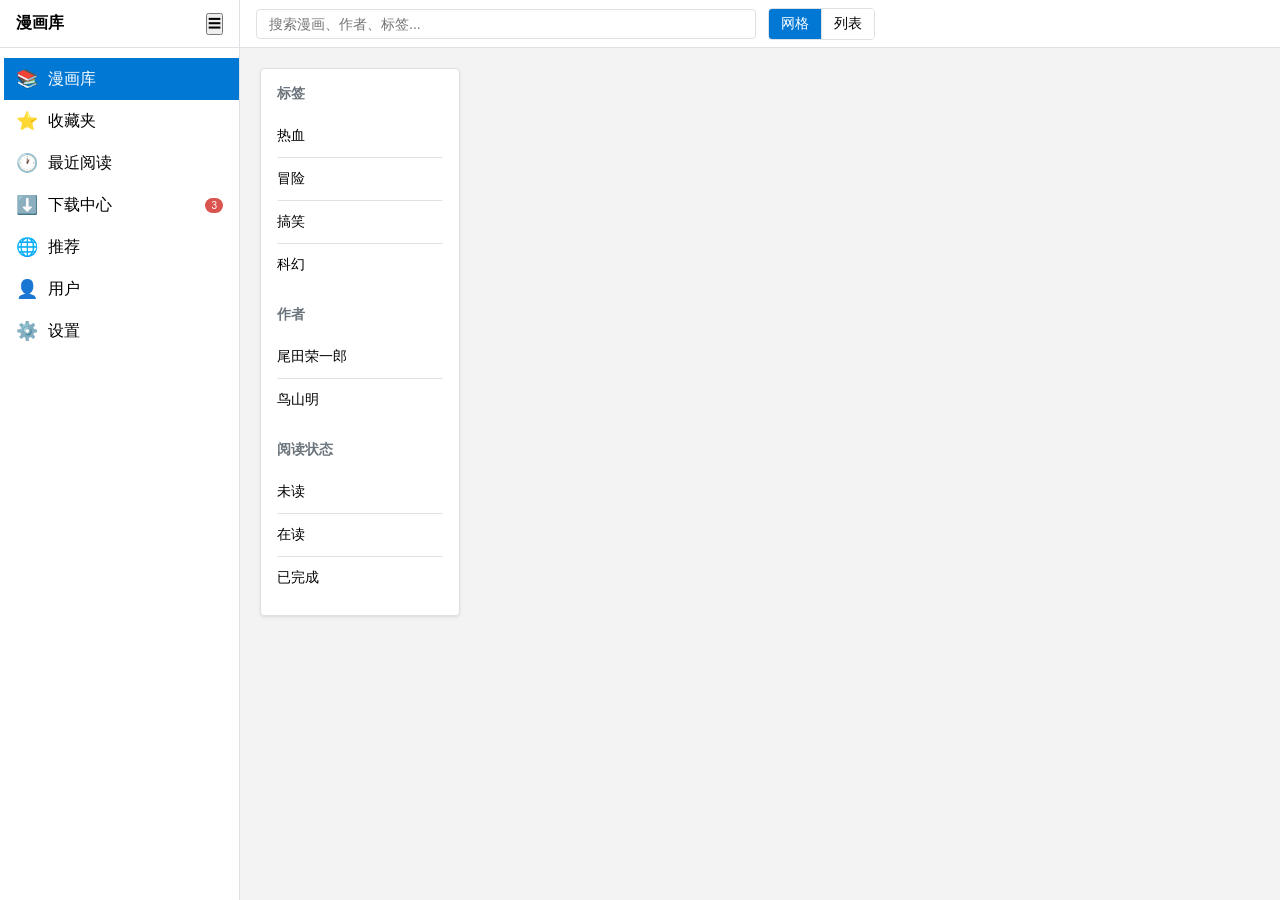
==== ui/index.html @ b70b49e7 "实现了前端的设计和测试用后端" ====
<!DOCTYPE html>
<html lang="zh-CN">
<head>
    <meta charset="UTF-8">
    <meta name="viewport" content="width=device-width, initial-scale=1.0">
    <title>个人数字漫画库</title>
    <link rel="stylesheet" href="style.css">
</head>
<body>

    <div class="app-container">
        <!-- 左侧导航栏 -->
        <aside class="sidebar" id="sidebar">
            <div class="sidebar-header">
                <span>漫画库</span>
                <button id="sidebar-toggle-btn">☰</button>
            </div>
            <nav class="nav-menu">
                <div class="nav-item active" data-view="library-view">
                    <span class="icon">📚</span>
                    <span class="text">漫画库</span>
                </div>
                <div class="nav-item" data-view="favorites-view">
                    <span class="icon">⭐</span>
                    <span class="text">收藏夹</span>
                </div>
                <div class="nav-item" data-view="recent-view">
                    <span class="icon">🕐</span>
                    <span class="text">最近阅读</span>
                </div>
                <div class="nav-item" data-view="download-view">
                    <span class="icon">⬇️</span>
                    <span class="text">下载中心</span>
                    <span class="nav-badge">3</span>
                </div>
                <div class="nav-item" data-view="recommend-view">
                    <span class="icon">🌐</span>
                    <span class="text">推荐</span>
                </div>
                <div class="nav-item" data-view="user-view">
                    <span class="icon">👤</span>
                    <span class="text">用户</span>
                </div>
                <div class="nav-item" data-view="settings-view">
                    <span class="icon">⚙️</span>
                    <span class="text">设置</span>
                </div>
            </nav>
        </aside>

        <!-- 右侧主内容区 -->
        <main class="main-content">
            <!-- 顶部栏 -->
            <header class="main-header">
                <div class="search-box">
                    <input type="text" id="search-input" placeholder="搜索漫画、作者、标签...">
                </div>
                <div class="view-toggle" id="view-toggle">
                    <button class="active" data-view-mode="grid">网格</button>
                    <button data-view-mode="list">列表</button>
                </div>
            </header>

            <!-- 内容区 -->
            <div class="content-area">
                <!-- 漫画库视图 -->
                <div class="view library-view active" id="library-view">
                    <aside class="filter-panel">
                        <h4>标签</h4>
                        <ul>
                            <li>热血</li>
                            <li>冒险</li>
                            <li>搞笑</li>
                            <li>科幻</li>
                        </ul>
                        <h4 style="margin-top: 20px;">作者</h4>
                        <ul>
                            <li>尾田荣一郎</li>
                            <li>鸟山明</li>
                        </ul>
                        <h4 style="margin-top: 20px;">阅读状态</h4>
                        <ul>
                            <li>未读</li>
                            <li>在读</li>
                            <li>已完成</li>
                        </ul>
                    </aside>
                    <div class="manga-grid" id="manga-grid">
                        <!-- JS 动态生成漫画项 -->
                    </div>
                </div>

                <!-- 收藏夹视图 -->
                <div class="view" id="favorites-view">
                    <h2>我的收藏</h2>
                    <p>这里显示你收藏的漫画。</p>
                </div>

                <!-- 最近阅读视图 -->
                <div class="view" id="recent-view">
                    <h2>最近阅读</h2>
                    <p>你最近读过的漫画会出现在这里。</p>
                </div>

                <!-- 下载中心视图 -->
                <div class="view" id="download-view">
                    <h2>下载中心</h2>
                    <p>当前下载任务数：<strong>3</strong></p>
                </div>

                <!-- 推荐视图 -->
                <div class="view" id="recommend-view">
                    <h2>为你推荐</h2>
                    <p>发现更多优秀漫画。</p>
                </div>

                <!-- 用户视图 -->
                <div class="view" id="user-view">
                    <div class="user-view">
                        <h2>用户中心</h2>
                        <ul>
                            <li>阅读统计</li>
                            <li>主题切换</li>
                            <li>关于</li>
                        </ul>
                    </div>
                </div>

                <!-- 设置视图 -->
                <div class="view" id="settings-view">
                    <h2>设置</h2>
                    <ul>
                        <li>通用设置</li>
                        <li>外观与主题</li>
                        <li>快捷键设置</li>
                        <li>数据备份</li>
                    </ul>
                </div>
            </div>
        </main>
    </div>

    <script src="script.js"></script>
</body>
</html>
---- ui/style.css ----
/* --- 1. 全局与重置 --- */
:root {
    --bg-primary: #f3f3f3;
    --bg-secondary: #ffffff;
    --text-primary: #000000;
    --text-secondary: #6c757d;
    --border-color: #dee2e6;
    --accent-color: #0078d4;
    --hover-bg: #e9ecef;
    --sidebar-width: 240px;
    --header-height: 48px;
    --manga-width: 160px;
    --manga-height: 240px;
}

* {
    box-sizing: border-box;
    margin: 0;
    padding: 0;
}

body {
    font-family: -apple-system, BlinkMacSystemFont, "Segoe UI", "Microsoft YaHei", sans-serif;
    background-color: var(--bg-primary);
    color: var(--text-primary);
    overflow: hidden;
    user-select: none;
}

/* --- 2. 主布局 --- */
.app-container {
    display: flex;
    height: 100vh;
}

/* --- 3. 左侧导航栏 --- */
.sidebar {
    width: var(--sidebar-width);
    background-color: var(--bg-secondary);
    border-right: 1px solid var(--border-color);
    display: flex;
    flex-direction: column;
    transition: width 0.3s ease;
    flex-shrink: 0;
    overflow: hidden;
}
.sidebar.collapsed {
    width: 48px;
}

.sidebar-header {
    padding: 10px 16px;
    font-size: 16px;
    font-weight: bold;
    border-bottom: 1px solid var(--border-color);
    display: flex;
    align-items: center;
    justify-content: space-between;
    height: var(--header-height);
}
.sidebar.collapsed .sidebar-header span {
    display: none;
}

.nav-menu {
    flex-grow: 1;
    padding-top: 10px;
    overflow-y: auto;
}

.nav-item {
    padding: 10px 16px;
    cursor: pointer;
    display: flex;
    align-items: center;
    gap: 12px;
    position: relative;
    transition: background-color 0.1s ease;
    white-space: nowrap;
}
.nav-item:hover {
    background-color: var(--hover-bg);
}
.nav-item.active {
    background-color: var(--accent-color);
    color: white;
}
.nav-item.active::before {
    content: '';
    position: absolute;
    left: 0;
    top: 0;
    bottom: 0;
    width: 4px;
    background-color: white;
}
.nav-item .icon {
    font-size: 18px;
    width: 20px;
    text-align: center;
    flex-shrink: 0;
}
.sidebar.collapsed .nav-item .text {
    display: none;
}
.sidebar.collapsed .nav-item {
    justify-content: center;
    padding: 12px 0;
}

.nav-badge {
    margin-left: auto;
    background-color: #d9534f;
    color: white;
    font-size: 10px;
    padding: 2px 6px;
    border-radius: 10px;
    flex-shrink: 0;
}
.sidebar.collapsed .nav-badge {
    position: absolute;
    top: 8px;
    right: 8px;
}

/* --- 4. 右侧主内容区 --- */
.main-content {
    flex-grow: 1;
    display: flex;
    flex-direction: column;
    overflow: hidden;
}

.main-header {
    height: var(--header-height);
    background-color: var(--bg-secondary);
    border-bottom: 1px solid var(--border-color);
    display: flex;
    align-items: center;
    padding: 0 16px;
    gap: 12px;
    flex-shrink: 0;
}

.search-box {
    flex-grow: 1;
    max-width: 500px;
}
.search-box input {
    width: 100%;
    padding: 6px 12px;
    border: 1px solid var(--border-color);
    border-radius: 4px;
    font-size: 14px;
    transition: outline 0.1s ease;
}
.search-box input:focus {
    outline: 2px solid var(--accent-color);
}

.view-toggle {
    display: flex;
    border: 1px solid var(--border-color);
    border-radius: 4px;
    overflow: hidden;
    flex-shrink: 0;
}
.view-toggle button {
    background-color: var(--bg-secondary);
    border: none;
    padding: 6px 12px;
    cursor: pointer;
    font-size: 14px;
    transition: all 0.1s ease;
}
.view-toggle button.active {
    background-color: var(--accent-color);
    color: white;
}
.view-toggle button:not(:last-child) {
    border-right: 1px solid var(--border-color);
}

.content-area {
    flex-grow: 1;
    padding: 20px;
    overflow-y: auto;
    background-color: var(--bg-primary);
}

/* --- 5. 视图内容 --- */
.view {
    display: none;
}
.view.active {
    display: block;
}

/* 漫画库视图 - 修复显示问题 */
.library-view {
    display: none;
    gap: 20px;
}
.library-view.active {
    display: flex !important;
}

.filter-panel {
    width: 200px;
    background-color: var(--bg-secondary);
    border: 1px solid var(--border-color);
    border-radius: 4px;
    padding: 16px;
    height: fit-content;
    flex-shrink: 0;
    box-shadow: 0 1px 3px rgba(0,0,0,0.1);
}
.filter-panel h4 {
    margin-bottom: 12px;
    font-size: 14px;
    color: var(--text-secondary);
    font-weight: 600;
}
.filter-panel ul {
    list-style: none;
}
.filter-panel li {
    padding: 6px 0;
    cursor: pointer;
    font-size: 14px;
    border-radius: 2px;
    transition: all 0.1s ease;
}
.filter-panel li:hover {
    color: var(--accent-color);
    background-color: var(--hover-bg);
}

/* 漫画网格布局 - 修复重叠问题 */
.manga-grid, .manga-list {
    display: grid;
    grid-template-columns: repeat(auto-fill, minmax(var(--manga-width), 1fr));
    gap: 20px;
    flex-grow: 1;
}
.manga-grid.active, .manga-list.active {
    display: grid;
}

/* 列表模式 - 修复方向 */
.manga-list {
    grid-template-columns: 1fr;
    gap: 10px;
}

.manga-item {
    background-color: var(--bg-secondary);
    border: 1px solid var(--border-color);
    border-radius: 6px;
    overflow: hidden;
    cursor: pointer;
    transition: all 0.2s ease;
    text-align: center;
    box-shadow: 0 1px 3px rgba(0,0,0,0.1);
    position: relative;
}
.manga-item:hover {
    transform: translateY(-2px);
    box-shadow: 0 4px 12px rgba(0,0,0,0.15);
}

/* 网格模式封面 */
.manga-grid .manga-item {
    display: flex;
    flex-direction: column;
}
.manga-grid .manga-item img {
    width: 100%;
    height: calc(var(--manga-width) * 1.4);
    object-fit: cover;
    display: block;
    flex-shrink: 0;
}
.manga-grid .manga-item p {
    padding: 8px;
    font-size: 14px;
    white-space: nowrap;
    overflow: hidden;
    text-overflow: ellipsis;
    flex-grow: 1;
    display: flex;
    align-items: center;
    justify-content: center;
}

/* 列表模式样式 */
.manga-list .manga-item {
    display: flex;
    flex-direction: row;
    align-items: center;
    text-align: left;
    height: 80px;
}
.manga-list .manga-item img {
    width: 50px;
    height: 70px;
    object-fit: cover;
    margin-right: 12px;
    flex-shrink: 0;
}
.manga-list .manga-item p {
    padding: 0;
    font-size: 14px;
    white-space: nowrap;
    overflow: hidden;
    text-overflow: ellipsis;
    flex-grow: 1;
    margin-right: 12px;
}

/* 其他视图 */
.view h2 {
    font-weight: normal;
    margin-bottom: 16px;
    color: var(--text-primary);
}
.view ul {
    list-style: none;
}
.view li {
    padding: 12px 0;
    cursor: pointer;
    font-size: 14px;
    border-bottom: 1px solid var(--border-color);
    transition: all 0.1s ease;
}
.view li:last-child {
    border-bottom: none;
}
.view li:hover {
    color: var(--accent-color);
    padding-left: 8px;
}

/* 用户视图 */
.user-view {
    padding: 20px;
    background-color: var(--bg-secondary);
    border-radius: 6px;
    box-shadow: 0 2px 6px rgba(0,0,0,0.1);
    max-width: 500px;
}
.user-view h2 {
    margin-bottom: 16px;
    color: var(--text-primary);
}
.user-view ul {
    list-style: none;
}
.user-view li {
    padding: 12px 0;
    cursor: pointer;
    font-size: 14px;
    border-bottom: 1px solid var(--border-color);
    transition: all 0.1s ease;
}
.user-view li:last-child {
    border-bottom: none;
}
.user-view li:hover {
    color: var(--accent-color);
    padding-left: 8px;
}
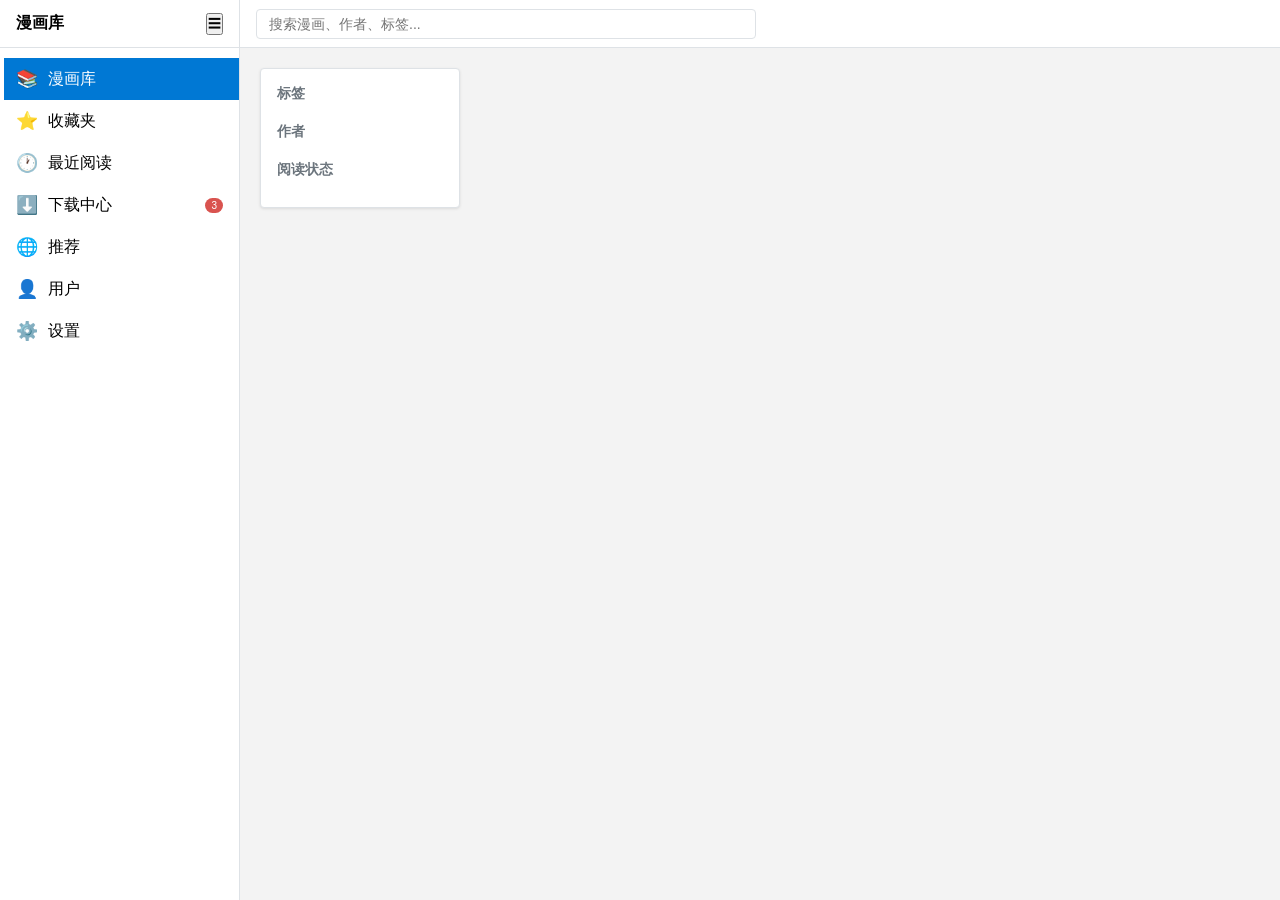
==== commit 8775f0e7: "优化了html的展示形式，增加了下载器对图片数量获取的插件和使用" ====
--- a/ui/index.html
+++ b/ui/index.html
@@ -4,10 +4,9 @@
     <meta charset="UTF-8">
     <meta name="viewport" content="width=device-width, initial-scale=1.0">
     <title>个人数字漫画库</title>
-    <link rel="stylesheet" href="style.css">
+    <link rel="stylesheet" href="css/style.css">
 </head>
 <body>
-
     <div class="app-container">
         <!-- 左侧导航栏 -->
         <aside class="sidebar" id="sidebar">
@@ -55,10 +54,6 @@
                 <div class="search-box">
                     <input type="text" id="search-input" placeholder="搜索漫画、作者、标签...">
                 </div>
-                <div class="view-toggle" id="view-toggle">
-                    <button class="active" data-view-mode="grid">网格</button>
-                    <button data-view-mode="list">列表</button>
-                </div>
             </header>
 
             <!-- 内容区 -->
@@ -67,25 +62,13 @@
                 <div class="view library-view active" id="library-view">
                     <aside class="filter-panel">
                         <h4>标签</h4>
-                        <ul>
-                            <li>热血</li>
-                            <li>冒险</li>
-                            <li>搞笑</li>
-                            <li>科幻</li>
-                        </ul>
+                        <ul id="tag-list"></ul>
                         <h4 style="margin-top: 20px;">作者</h4>
-                        <ul>
-                            <li>尾田荣一郎</li>
-                            <li>鸟山明</li>
-                        </ul>
+                        <ul id="author-list"></ul>
                         <h4 style="margin-top: 20px;">阅读状态</h4>
-                        <ul>
-                            <li>未读</li>
-                            <li>在读</li>
-                            <li>已完成</li>
-                        </ul>
+                        <ul id="status-list"></ul>
                     </aside>
-                    <div class="manga-grid" id="manga-grid">
+                    <div class="manga-grid fixed-grid" id="manga-grid">
                         <!-- JS 动态生成漫画项 -->
                     </div>
                 </div>
@@ -93,25 +76,25 @@
                 <!-- 收藏夹视图 -->
                 <div class="view" id="favorites-view">
                     <h2>我的收藏</h2>
-                    <p>这里显示你收藏的漫画。</p>
+                    <div class="manga-grid fixed-grid" id="favorites-grid"></div>
                 </div>
 
                 <!-- 最近阅读视图 -->
                 <div class="view" id="recent-view">
                     <h2>最近阅读</h2>
-                    <p>你最近读过的漫画会出现在这里。</p>
+                    <div class="manga-grid fixed-grid" id="recent-grid"></div>
                 </div>
 
                 <!-- 下载中心视图 -->
                 <div class="view" id="download-view">
                     <h2>下载中心</h2>
-                    <p>当前下载任务数：<strong>3</strong></p>
+                    <div class="download-list" id="download-list"></div>
                 </div>
 
                 <!-- 推荐视图 -->
                 <div class="view" id="recommend-view">
                     <h2>为你推荐</h2>
-                    <p>发现更多优秀漫画。</p>
+                    <div class="manga-grid fixed-grid" id="recommend-grid"></div>
                 </div>
 
                 <!-- 用户视图 -->
@@ -140,6 +123,9 @@
         </main>
     </div>
 
-    <script src="script.js"></script>
+    <script src="js/utils.js"></script>
+    <script src="js/api.js"></script>
+    <script src="js/ui.js"></script>
+    <script src="js/main.js"></script>
 </body>
 </html>
--- a/ui/css/style.css
+++ b/ui/css/style.css
@@ -0,0 +1,430 @@
+/* --- 1. 全局与重置 --- */
+:root {
+    --bg-primary: #f3f3f3;
+    --bg-secondary: #ffffff;
+    --text-primary: #000000;
+    --text-secondary: #6c757d;
+    --border-color: #dee2e6;
+    --accent-color: #0078d4;
+    --hover-bg: #e9ecef;
+    --sidebar-width: 240px;
+    --header-height: 48px;
+    --manga-width: 160px;
+    --manga-height: 224px;
+}
+
+* {
+    box-sizing: border-box;
+    margin: 0;
+    padding: 0;
+}
+
+body {
+    font-family: -apple-system, BlinkMacSystemFont, "Segoe UI", "Microsoft YaHei", sans-serif;
+    background-color: var(--bg-primary);
+    color: var(--text-primary);
+    overflow: hidden;
+    user-select: none;
+}
+
+/* --- 2. 主布局 --- */
+.app-container {
+    display: flex;
+    height: 100vh;
+}
+
+/* --- 3. 左侧导航栏 --- */
+.sidebar {
+    width: var(--sidebar-width);
+    background-color: var(--bg-secondary);
+    border-right: 1px solid var(--border-color);
+    display: flex;
+    flex-direction: column;
+    transition: width 0.3s ease;
+    flex-shrink: 0;
+    overflow: hidden;
+}
+.sidebar.collapsed {
+    width: 48px;
+}
+
+.sidebar-header {
+    padding: 10px 16px;
+    font-size: 16px;
+    font-weight: bold;
+    border-bottom: 1px solid var(--border-color);
+    display: flex;
+    align-items: center;
+    justify-content: space-between;
+    height: var(--header-height);
+}
+.sidebar.collapsed .sidebar-header span {
+    display: none;
+}
+
+.nav-menu {
+    flex-grow: 1;
+    padding-top: 10px;
+    overflow-y: auto;
+}
+
+.nav-item {
+    padding: 10px 16px;
+    cursor: pointer;
+    display: flex;
+    align-items: center;
+    gap: 12px;
+    position: relative;
+    transition: background-color 0.1s ease;
+    white-space: nowrap;
+}
+.nav-item:hover {
+    background-color: var(--hover-bg);
+}
+.nav-item.active {
+    background-color: var(--accent-color);
+    color: white;
+}
+.nav-item.active::before {
+    content: '';
+    position: absolute;
+    left: 0;
+    top: 0;
+    bottom: 0;
+    width: 4px;
+    background-color: white;
+}
+.nav-item .icon {
+    font-size: 18px;
+    width: 20px;
+    text-align: center;
+    flex-shrink: 0;
+}
+.sidebar.collapsed .nav-item .text {
+    display: none;
+}
+.sidebar.collapsed .nav-item {
+    justify-content: center;
+    padding: 12px 0;
+}
+
+.nav-badge {
+    margin-left: auto;
+    background-color: #d9534f;
+    color: white;
+    font-size: 10px;
+    padding: 2px 6px;
+    border-radius: 10px;
+    flex-shrink: 0;
+}
+.sidebar.collapsed .nav-badge {
+    position: absolute;
+    top: 8px;
+    right: 8px;
+}
+
+/* --- 4. 右侧主内容区 --- */
+.main-content {
+    flex-grow: 1;
+    display: flex;
+    flex-direction: column;
+    overflow: hidden;
+}
+
+.main-header {
+    height: var(--header-height);
+    background-color: var(--bg-secondary);
+    border-bottom: 1px solid var(--border-color);
+    display: flex;
+    align-items: center;
+    padding: 0 16px;
+    gap: 12px;
+    flex-shrink: 0;
+}
+
+.search-box {
+    flex-grow: 1;
+    max-width: 500px;
+}
+.search-box input {
+    width: 100%;
+    padding: 6px 12px;
+    border: 1px solid var(--border-color);
+    border-radius: 4px;
+    font-size: 14px;
+    transition: outline 0.1s ease;
+}
+.search-box input:focus {
+    outline: 2px solid var(--accent-color);
+}
+
+.content-area {
+    flex-grow: 1;
+    display: flex;
+    flex-direction: column;
+    padding: 20px;
+    overflow-y: auto;
+    background-color: var(--bg-primary);
+}
+
+/* --- 5. 视图内容 --- */
+.view {
+    display: none;
+    flex-grow: 1;
+    flex-direction: column;
+}
+.view.active {
+    display: flex;
+}
+
+/* --- 6. 固定网格布局 --- */
+.library-view {
+    display: none;
+    flex-direction: row;
+    gap: 20px;
+}
+.library-view.active {
+    display: flex !important;
+}
+
+.filter-panel {
+    width: 200px;
+    background-color: var(--bg-secondary);
+    border: 1px solid var(--border-color);
+    border-radius: 4px;
+    padding: 16px;
+    height: fit-content;
+    flex-shrink: 0;
+    box-shadow: 0 1px 3px rgba(0,0,0,0.1);
+    max-height: calc(100vh - var(--header-height) - 80px);
+    overflow-y: auto;
+}
+.filter-panel h4 {
+    margin-bottom: 12px;
+    font-size: 14px;
+    color: var(--text-secondary);
+    font-weight: 600;
+}
+.filter-panel ul {
+    list-style: none;
+}
+.filter-panel li {
+    padding: 6px 0;
+    cursor: pointer;
+    font-size: 14px;
+    border-radius: 2px;
+    transition: all 0.1s ease;
+}
+.filter-panel li:hover {
+    color: var(--accent-color);
+    background-color: var(--hover-bg);
+}
+
+/* 固定网格 - 统一使用收藏夹模式 */
+.fixed-grid {
+    display: grid;
+    grid-template-columns: repeat(auto-fill, minmax(var(--manga-width), 1fr));
+    gap: 20px;
+    flex-grow: 1;
+    overflow-y: auto;
+    align-content: start;
+}
+
+/* 固定网格项 */
+.manga-item {
+    background-color: var(--bg-secondary);
+    border: 1px solid var(--border-color);
+    border-radius: 6px;
+    overflow: hidden;
+    cursor: pointer;
+    transition: all 0.2s ease;
+    text-align: center;
+    box-shadow: 0 1px 3px rgba(0,0,0,0.1);
+    position: relative;
+    width: var(--manga-width);
+    height: var(--manga-height);
+}
+
+.manga-item:hover {
+    transform: translateY(-2px);
+    box-shadow: 0 4px 12px rgba(0,0,0,0.15);
+}
+
+/* 封面容器 - 固定尺寸 */
+.manga-cover-container {
+    position: relative;
+    width: 100%;
+    height: calc(var(--manga-width) * 1.4);
+    overflow: hidden;
+}
+
+.manga-cover-container img {
+    width: 100%;
+    height: 100%;
+    object-fit: cover;
+    display: block;
+}
+
+.read-status {
+    position: absolute;
+    bottom: 4px;
+    right: 4px;
+    padding: 2px 6px;
+    font-size: 12px;
+    border-radius: 4px;
+    background-color: rgba(0,0,0,0.7);
+    color: white;
+    z-index: 2;
+}
+
+.manga-info {
+    padding: 8px;
+}
+
+.manga-info p {
+    font-size: 14px;
+    white-space: nowrap;
+    overflow: hidden;
+    text-overflow: ellipsis;
+    margin: 4px 0;
+}
+
+.manga-title {
+    font-weight: bold;
+}
+
+/* --- 7. 下载中心样式 --- */
+.download-list {
+    display: flex;
+    flex-direction: column;
+    gap: 12px;
+    width: 100%;
+    max-width: 600px;
+}
+
+.download-item {
+    background-color: var(--bg-secondary);
+    border: 1px solid var(--border-color);
+    border-radius: 6px;
+    padding: 16px;
+    display: flex;
+    flex-direction: column;
+    gap: 8px;
+    box-shadow: 0 1px 3px rgba(0,0,0,0.1);
+}
+
+.download-info {
+    display: flex;
+    justify-content: space-between;
+    align-items: center;
+}
+
+.download-title {
+    font-weight: 500;
+    font-size: 14px;
+    white-space: nowrap;
+    overflow: hidden;
+    text-overflow: ellipsis;
+    flex-grow: 1;
+    margin-right: 16px;
+}
+
+.download-status {
+    font-size: 12px;
+    padding: 2px 8px;
+    border-radius: 4px;
+    background-color: #6c757d;
+    color: white;
+    flex-shrink: 0;
+}
+
+.download-status.status-downloading {
+    background-color: #0078d4;
+}
+
+.download-status.status-completed {
+    background-color: #28a745;
+}
+
+.download-progress {
+    display: flex;
+    align-items: center;
+    gap: 8px;
+}
+
+.progress-bar {
+    flex-grow: 1;
+    height: 6px;
+    background-color: #e9ecef;
+    border-radius: 3px;
+    overflow: hidden;
+}
+
+.progress-fill {
+    height: 100%;
+    background-color: var(--accent-color);
+    transition: width 0.3s ease;
+}
+
+.progress-text {
+    font-size: 12px;
+    color: var(--text-secondary);
+    min-width: 36px;
+    text-align: right;
+}
+
+/* --- 8. 其他视图 --- */
+.view h2 {
+    font-weight: normal;
+    margin-bottom: 16px;
+    color: var(--text-primary);
+}
+
+.view ul {
+    list-style: none;
+    max-width: 500px;
+}
+
+.view li {
+    padding: 12px 0;
+    cursor: pointer;
+    font-size: 14px;
+    border-bottom: 1px solid var(--border-color);
+    transition: all 0.1s ease;
+}
+
+.view li:last-child {
+    border-bottom: none;
+}
+
+.view li:hover {
+    color: var(--accent-color);
+    padding-left: 8px;
+}
+
+/* 用户视图 */
+.user-view {
+    padding: 20px;
+    background-color: var(--bg-secondary);
+    border-radius: 6px;
+    box-shadow: 0 2px 6px rgba(0,0,0,0.1);
+    max-width: 500px;
+}
+
+/* 响应式设计 */
+@media (max-width: 768px) {
+    .sidebar {
+        width: 60px;
+    }
+    .sidebar .text,
+    .sidebar .sidebar-header span {
+        display: none;
+    }
+    .filter-panel {
+        width: 150px;
+    }
+    .fixed-grid {
+        grid-template-columns: repeat(auto-fill, minmax(120px, 1fr));
+        gap: 12px;
+    }
+}
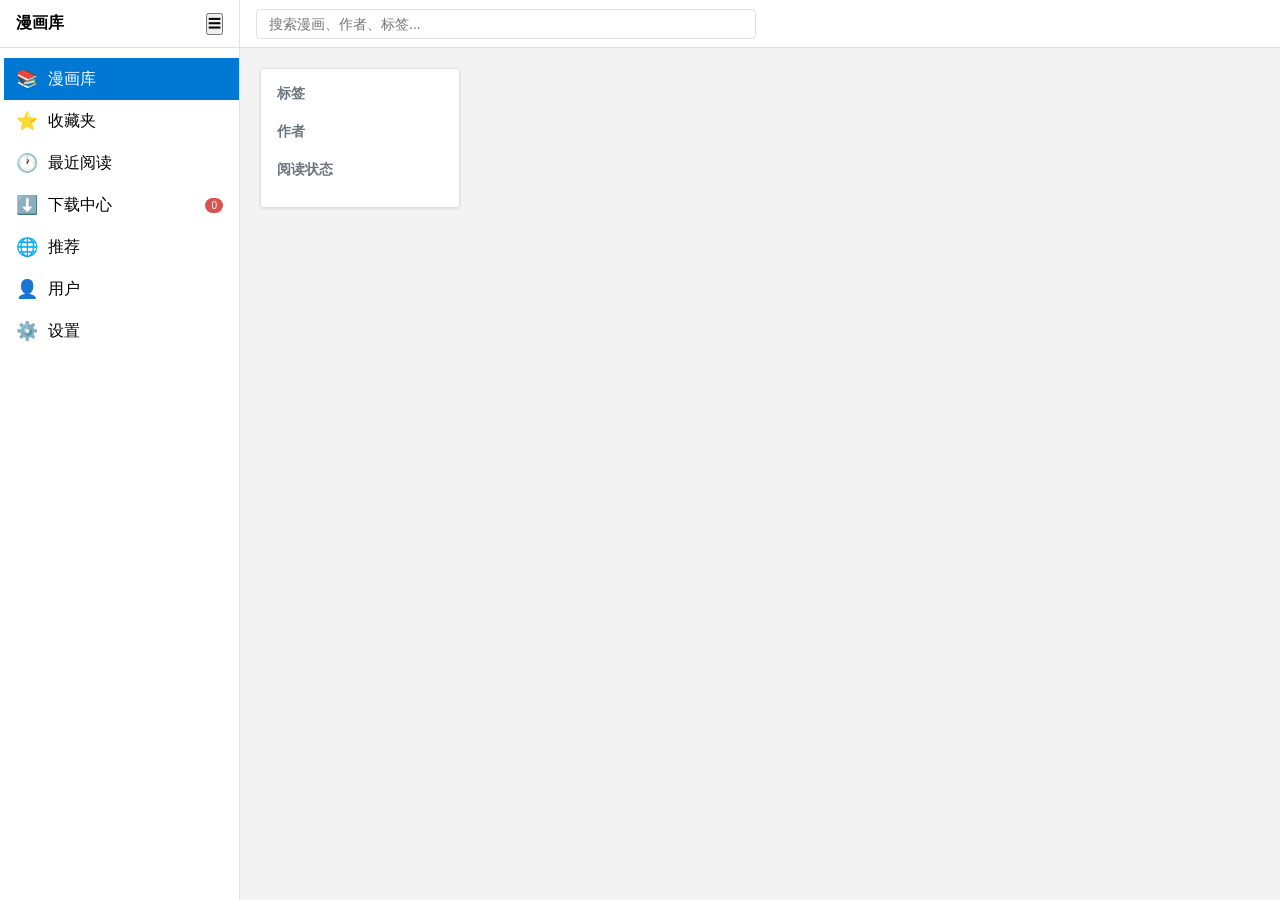
==== commit 35ce328a: "修改了一下pyi" ====
--- a/ui/index.html
+++ b/ui/index.html
@@ -30,7 +30,7 @@
                 <div class="nav-item" data-view="download-view">
                     <span class="icon">⬇️</span>
                     <span class="text">下载中心</span>
-                    <span class="nav-badge">3</span>
+                    <span class="nav-badge">0</span>
                 </div>
                 <div class="nav-item" data-view="recommend-view">
                     <span class="icon">🌐</span>
@@ -103,7 +103,6 @@
                         <h2>用户中心</h2>
                         <ul>
                             <li>阅读统计</li>
-                            <li>主题切换</li>
                             <li>关于</li>
                         </ul>
                     </div>
